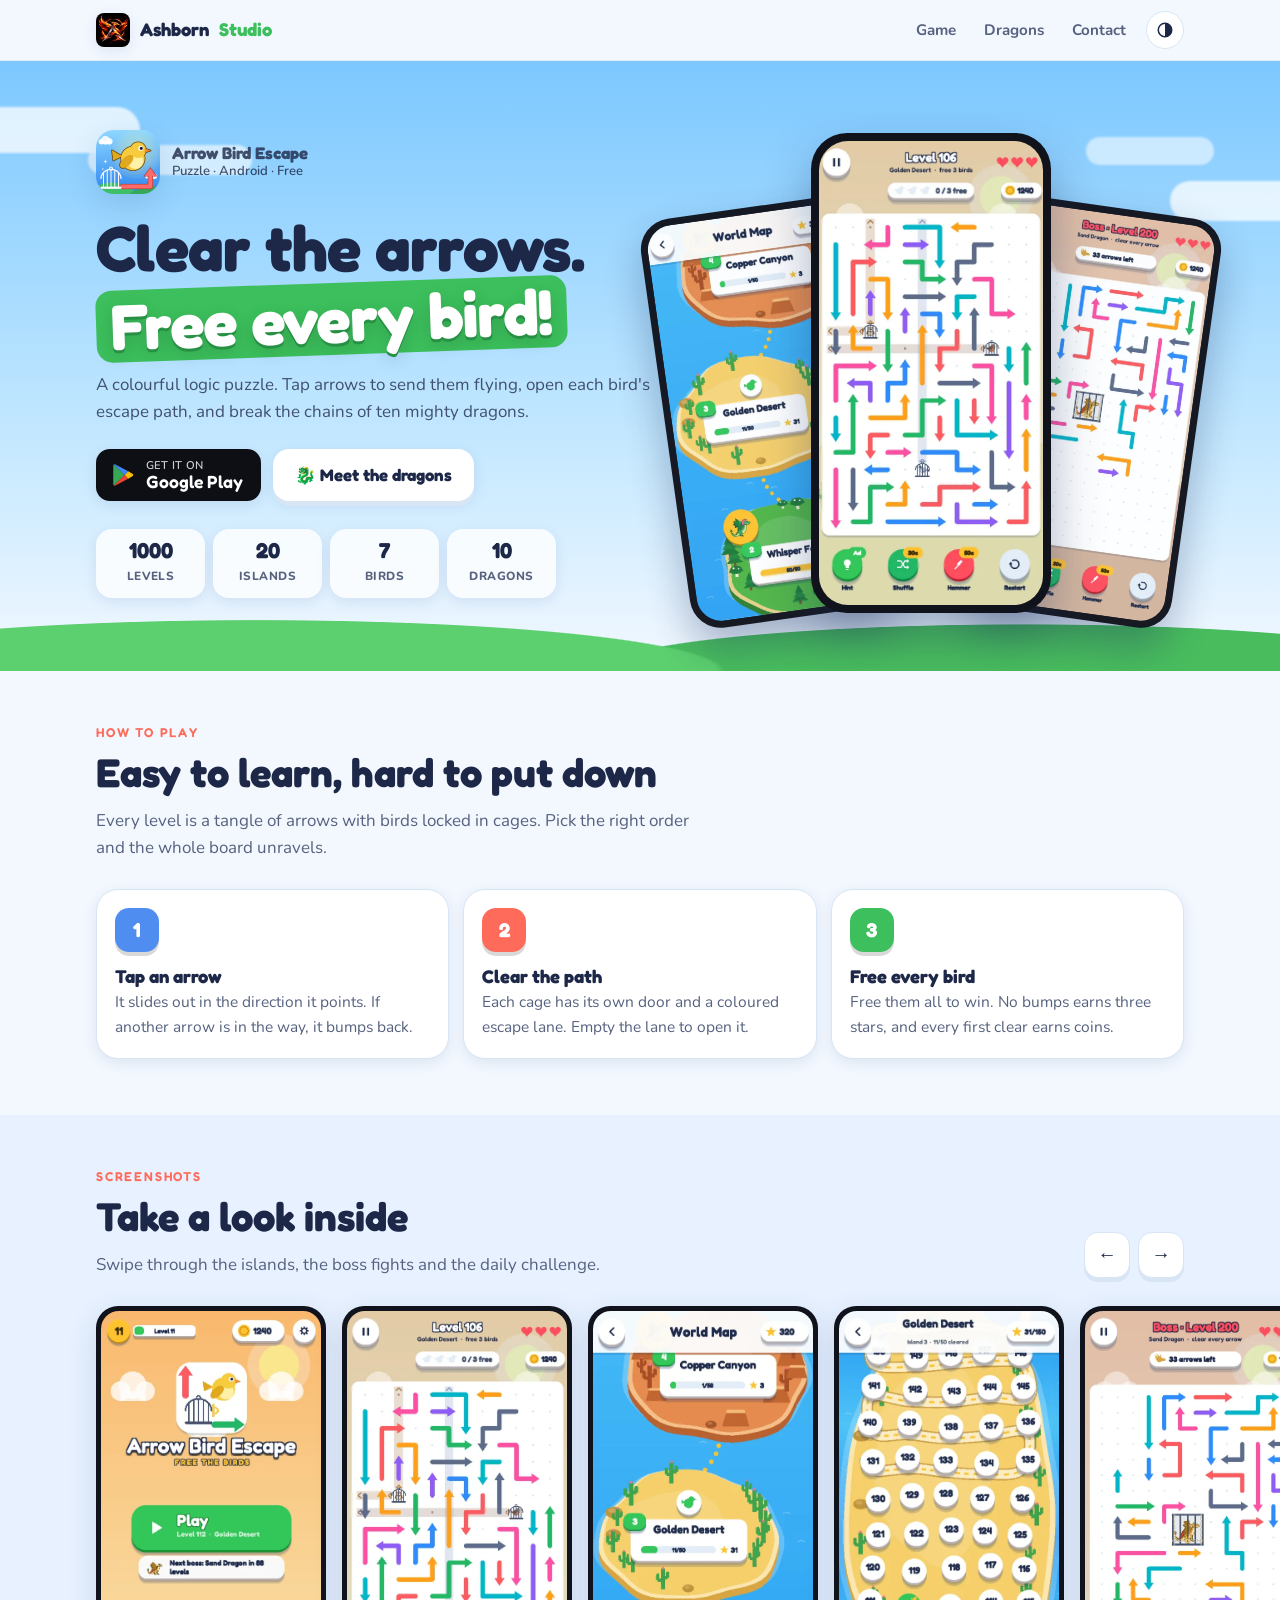
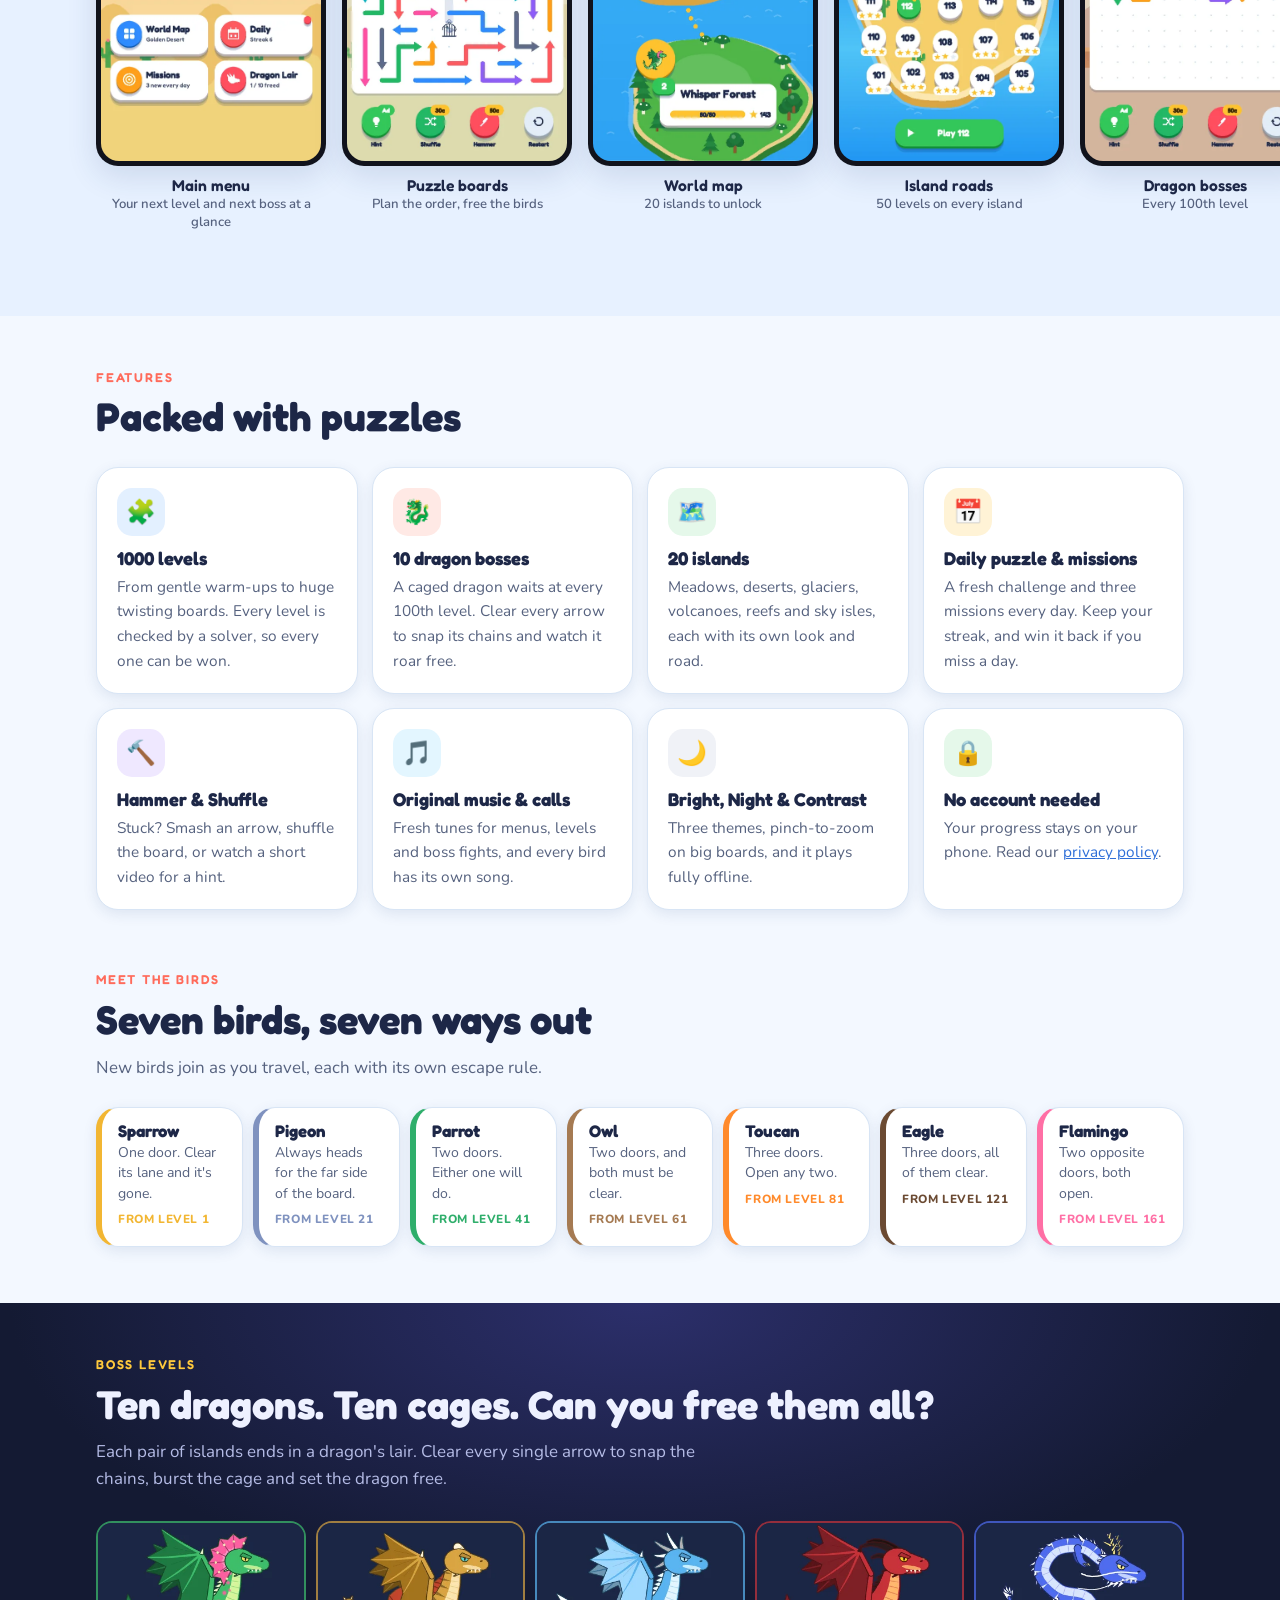
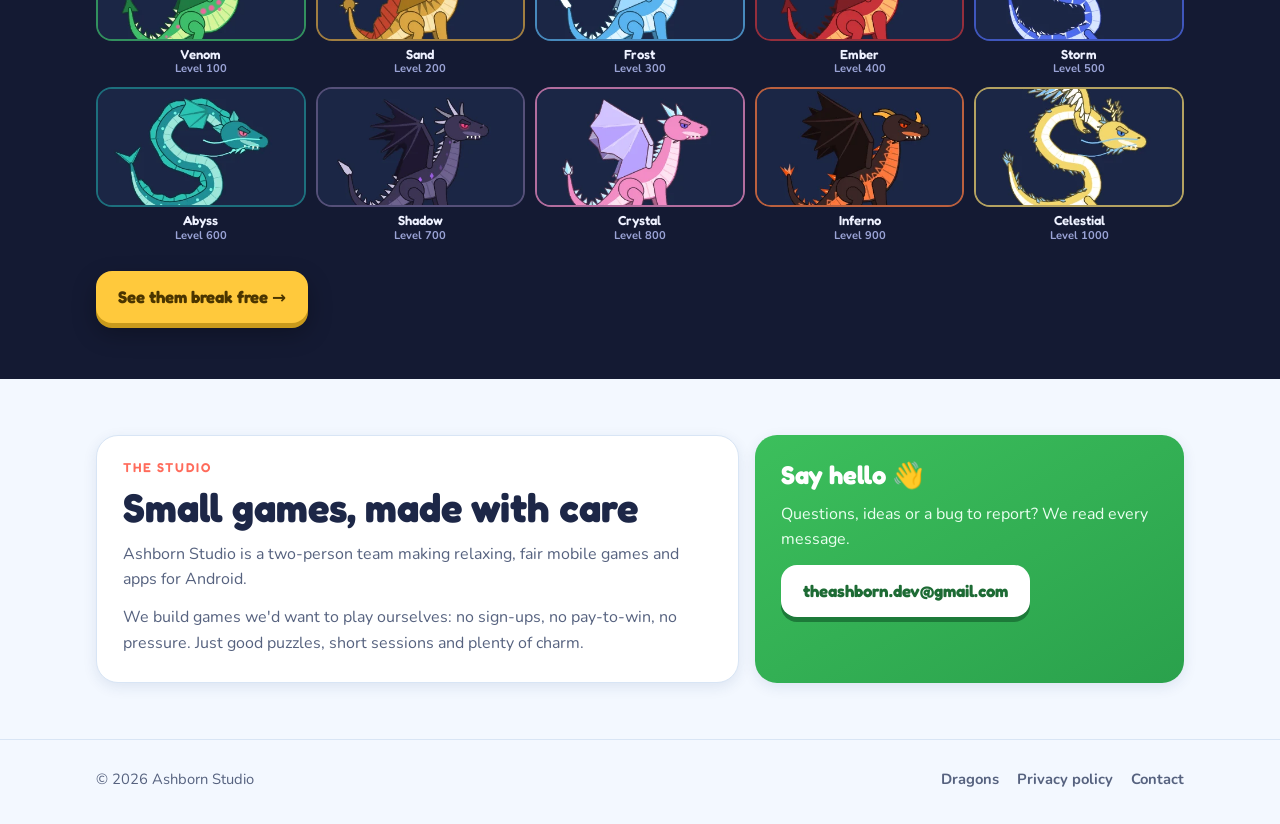
==== arrow-bird-escape/index.html @ b4f6a8fc "Turn the site into the Ashborn Studio home - New studio homepage: phoenix emblem (animated loop), ga" ====
<!doctype html>
<html lang="en">
<head>
<meta charset="utf-8">
<meta name="viewport" content="width=device-width, initial-scale=1, viewport-fit=cover">
<title>Arrow Bird Escape · Ashborn Studio</title>
<meta name="description" content="Arrow Bird Escape: a colourful logic puzzle for Android. Clear the arrows, free every bird and break the chains of 10 dragons across 1000 levels. Made by Ashborn Studio.">
<meta name="theme-color" content="#7cc8ff" media="(prefers-color-scheme: light)">
<meta name="theme-color" content="#131130" media="(prefers-color-scheme: dark)">
<link rel="canonical" href="https://theashborndev.github.io/arrow-bird-escape/">
<link rel="icon" type="image/png" href="../favicon.png">
<link rel="apple-touch-icon" href="../apple-touch-icon.png">
<meta property="og:type" content="website">
<meta property="og:site_name" content="Ashborn Studio">
<meta property="og:title" content="Arrow Bird Escape · Clear the arrows, free every bird">
<meta property="og:description" content="1000 levels, 20 islands, 7 kinds of birds and 10 dragon bosses. A relaxing logic puzzle for Android.">
<meta property="og:image" content="https://theashborndev.github.io/arrow-bird-escape/img/banner.jpg">
<meta property="og:url" content="https://theashborndev.github.io/arrow-bird-escape/">
<meta name="twitter:card" content="summary_large_image">
<script>try{var t=localStorage.getItem("mhs-theme");if(t)document.documentElement.setAttribute("data-theme",t)}catch(e){}</script>
<link rel="preconnect" href="https://fonts.googleapis.com">
<link rel="preconnect" href="https://fonts.gstatic.com" crossorigin>
<link rel="stylesheet" href="https://fonts.googleapis.com/css2?family=Fredoka:wght@500;600;700&family=Nunito:wght@500;700;800&display=swap">
<link rel="stylesheet" href="../site.css">
<style>
  /* Hero: sky with clouds and hills, phone mockups */
  .hero {
    position: relative; overflow: hidden; padding: 36px 0 0;
    background: linear-gradient(180deg, var(--sky-1) 0%, var(--sky-2) 62%, var(--bg) 100%);
  }
  .hero::before, .hero::after {
    content: ""; position: absolute; border-radius: 999px; background: rgba(255,255,255,.75); filter: blur(1px);
  }
  .hero::before { width: 180px; height: 46px; top: 46px; left: -40px; box-shadow: 120px 30px 0 -8px rgba(255,255,255,.6); }
  .hero::after { width: 140px; height: 40px; top: 120px; right: -30px; box-shadow: -90px -50px 0 -6px rgba(255,255,255,.55); }
  :root[data-theme="dark"] .hero::before, :root[data-theme="dark"] .hero::after { opacity: .08; }
  @media (prefers-color-scheme: dark) { :root:not([data-theme="light"]) .hero::before, :root:not([data-theme="light"]) .hero::after { opacity: .08; } }
  .hero-grid { position: relative; z-index: 1; display: grid; gap: 28px; align-items: center; }
  .hero-copy { text-align: center; }
  .app-id { display: inline-flex; align-items: center; gap: 12px; margin-bottom: 18px; }
  .app-id img { width: 64px; height: 64px; border-radius: 18px; box-shadow: var(--shadow); }
  .app-id span { text-align: left; font: 600 .82rem/1.3 var(--body); color: var(--ink); opacity: .8; }
  .app-id b { display: block; font: 700 1.05rem/1.2 var(--display); opacity: 1; }
  .hero h1 { font-size: clamp(2.3rem, 9vw, 4rem); letter-spacing: -.01em; color: var(--ink); }
  .hero h1 em { font-style: normal; color: #fff; -webkit-text-stroke: 0; text-shadow: 0 3px 0 var(--green-lip), 0 6px 18px rgba(0,0,0,.15);
                background: var(--green); padding: 0 .22em; border-radius: .25em; display: inline-block; transform: rotate(-2deg); }
  .hero .lead { margin: 16px auto 0; color: color-mix(in srgb, var(--ink) 78%, transparent); }
  .cta { display: flex; flex-wrap: wrap; justify-content: center; gap: 12px; margin-top: 24px; }
  .stats { display: grid; grid-template-columns: repeat(4, 1fr); gap: 8px; margin: 28px auto 0; max-width: 460px; }
  .stat { background: color-mix(in srgb, var(--card) 80%, transparent); border-radius: 16px; padding: 10px 4px; text-align: center; box-shadow: var(--shadow-sm); }
  .stat b { display: block; font: 700 1.35rem/1.1 var(--display); color: var(--ink); font-variant-numeric: tabular-nums; }
  .stat span { font-size: .74rem; font-weight: 800; color: var(--dim); text-transform: uppercase; letter-spacing: .04em; }

  .phones { position: relative; height: 420px; margin: 8px auto -40px; width: 100%; max-width: 420px; }
  .phone {
    position: absolute; width: 196px; aspect-ratio: 1 / 2; border-radius: 30px; padding: 7px; background: #11131c;
    box-shadow: 0 24px 50px rgba(20, 40, 90, .35);
  }
  .phone img { width: 100%; height: 100%; object-fit: cover; border-radius: 24px; }
  .phone.front { left: 50%; top: 0; transform: translateX(-50%); z-index: 2; }
  .phone.back-l { left: 50%; top: 40px; transform: translateX(-118%) rotate(-8deg) scale(.86); opacity: .97; }
  .phone.back-r { left: 50%; top: 40px; transform: translateX(18%) rotate(8deg) scale(.86); opacity: .97; }
  .hills { position: relative; height: 70px; margin-top: -2px;
    background: radial-gradient(60% 120% at 20% 100%, #5ccf6e 60%, transparent 61%),
                radial-gradient(55% 110% at 80% 100%, #49bd5e 60%, transparent 61%); }
  :root[data-theme="dark"] .hills { filter: brightness(.45) saturate(.8); }
  @media (prefers-color-scheme: dark) { :root:not([data-theme="light"]) .hills { filter: brightness(.45) saturate(.8); } }

  @media (min-width: 900px) {
    .hero { padding-top: 64px; }
    .hero-grid { grid-template-columns: 1.05fr .95fr; gap: 24px; }
    .hero-copy { text-align: left; }
    .hero .lead { margin-left: 0; }
    .cta { justify-content: flex-start; }
    .stats { margin-left: 0; }
    .phones { height: 520px; max-width: 520px; margin-bottom: -50px; }
    .phone { width: 240px; border-radius: 36px; padding: 8px; }
    .phone img { border-radius: 29px; }
  }
  @media (max-width: 380px) {
    .phones { height: 360px; }
    .phone { width: 164px; }
  }

  /* How to play */
  .steps { display: grid; gap: 14px; margin-top: 28px; }
  .step { display: grid; grid-template-columns: auto 1fr; gap: 14px; align-items: start; padding: 18px; }
  .step .n { width: 44px; height: 44px; border-radius: 14px; display: grid; place-items: center; color: #fff; font: 700 1.25rem var(--display); box-shadow: 0 4px 0 rgba(0,0,0,.15); }
  .step h3 { font-size: 1.15rem; margin-bottom: 4px; }
  .step p { color: var(--dim); font-size: .97rem; }
  @media (min-width: 760px) { .steps { grid-template-columns: repeat(3, 1fr); } .step { grid-template-columns: 1fr; } }

  /* Screenshots */
  .shots-sec { background: var(--bg-2); }
  .shots-head { display: flex; align-items: end; justify-content: space-between; gap: 16px; flex-wrap: wrap; }
  .arrows { display: none; gap: 8px; }
  .arrows button { width: 46px; height: 46px; border-radius: 14px; border: 1px solid var(--line); background: var(--card); color: var(--ink); cursor: pointer; box-shadow: 0 4px 0 var(--line); font-size: 1.2rem; }
  .arrows button:active { transform: translateY(2px); box-shadow: 0 2px 0 var(--line); }
  @media (hover: hover) and (min-width: 760px) { .arrows { display: flex; } }
  .rail {
    display: flex; gap: 16px; overflow-x: auto; scroll-snap-type: x mandatory; overscroll-behavior-x: contain;
    padding: 24px var(--gutter) 28px; margin-top: 4px; scrollbar-width: none;
    scroll-padding-left: var(--gutter);
  }
  .rail::-webkit-scrollbar { display: none; }
  @media (min-width: 1152px) { .rail { padding-left: calc((100vw - 1120px) / 2 + 16px); scroll-padding-left: calc((100vw - 1120px) / 2 + 16px); } }
  .shot { flex: none; width: 62vw; max-width: 230px; scroll-snap-align: start; margin: 0; }
  .shot .frame { aspect-ratio: 1 / 2; border-radius: 22px; overflow: hidden; background: #11131c; padding: 5px; box-shadow: var(--shadow); }
  .shot img { width: 100%; height: 100%; object-fit: cover; border-radius: 18px; }
  .shot figcaption { margin-top: 10px; font: 600 .98rem/1.3 var(--display); text-align: center; }
  .shot figcaption span { display: block; font: 600 .82rem/1.35 var(--body); color: var(--dim); }

  /* Features */
  .features { display: grid; grid-template-columns: repeat(auto-fit, minmax(240px, 1fr)); gap: 14px; margin-top: 28px; }
  .feature { padding: 20px; }
  .feature .ic { width: 48px; height: 48px; border-radius: 15px; display: grid; place-items: center; font-size: 1.5rem; margin-bottom: 12px; }
  .feature h3 { font-size: 1.15rem; margin-bottom: 6px; }
  .feature p { color: var(--dim); font-size: .96rem; }
  @media (max-width: 600px) {
    .features { grid-template-columns: 1fr 1fr; gap: 10px; }
    .feature { padding: 14px; }
    .feature .ic { width: 40px; height: 40px; font-size: 1.25rem; border-radius: 12px; margin-bottom: 8px; }
    .feature h3 { font-size: 1rem; }
    .feature p { font-size: .86rem; line-height: 1.45; }
  }

  /* Birds */
  .birds { display: grid; grid-template-columns: repeat(auto-fit, minmax(140px, 1fr)); gap: 10px; margin-top: 26px; }
  .bird { padding: 14px 16px; border-left: 6px solid var(--c); }
  .bird h3 { font-size: 1.05rem; }
  .bird p { color: var(--dim); font-size: .88rem; line-height: 1.45; margin-top: 2px; }
  .bird small { display: inline-block; margin-top: 6px; font-weight: 800; font-size: .74rem; color: var(--c); text-transform: uppercase; letter-spacing: .05em; }

  /* Dragons band */
  .dragons { background: radial-gradient(900px 420px at 50% 0%, #2c2f6b, #141a33 70%); color: #eef1ff; }
  .dragons .eyebrow { color: var(--gold); }
  .dragons .lead { color: #b5bce6; }
  .roster { display: grid; grid-template-columns: repeat(5, 1fr); gap: 10px; margin: 28px 0; }
  .roster a { display: block; text-decoration: none; color: #eef1ff; text-align: center; }
  .roster img { width: 100%; aspect-ratio: 1; object-fit: cover; border-radius: 16px; background: #1b2445; border: 2px solid color-mix(in srgb, var(--c) 70%, transparent); transition: transform .15s ease; }
  .roster a:hover img { transform: translateY(-3px) rotate(-2deg); }
  .roster span { display: block; margin-top: 6px; font: 600 .82rem/1.2 var(--display); }
  .roster small { display: block; color: #9aa3d6; font: 700 .7rem/1.3 var(--body); }
  @media (max-width: 420px) { .roster { grid-template-columns: repeat(5, 1fr); gap: 6px; } .roster span { font-size: .7rem; } .roster small { display: none; } }
  .btn-gold { background: var(--gold); color: var(--gold-ink); box-shadow: 0 5px 0 #c99a1c, 0 10px 24px rgba(0,0,0,.3); }
  .btn-gold:active { box-shadow: 0 2px 0 #c99a1c; }

  /* Studio + contact */
  .studio { display: grid; gap: 16px; }
  @media (min-width: 860px) { .studio { grid-template-columns: 1.2fr .8fr; } }
  .about, .contact { padding: 26px; }
  .about p + p { margin-top: 12px; }
  .about p { color: var(--dim); }
  .contact { background: linear-gradient(150deg, var(--green), #2aa14c); color: #fff; border: 0; display: grid; gap: 12px; align-content: start; }
  .contact h2 { font-size: 1.6rem; }
  .contact p { color: #eafff0; }
  .contact .btn { justify-self: start; background: #fff; color: #1d6b34; box-shadow: 0 5px 0 #1d7a39; max-width: 100%; overflow-wrap: anywhere; }
</style>
</head>
<body>
<a class="skip" href="#main">Skip to content</a>
<header class="top">
  <div class="wrap">
    <a class="brand" href="../" aria-label="Ashborn Studio home"><img src="../studio/emblem-256.webp" alt="" width="34" height="34" style="border-radius:8px">Ashborn <span class="full">Studio</span></a>
    <nav class="nav" aria-label="Main">
      <a href="#game">Game</a>
      <a href="dragons.html">Dragons</a>
      <a href="#contact">Contact</a>
      <button class="theme-btn" type="button" data-theme-toggle aria-label="Switch light or dark theme">
        <svg viewBox="0 0 24 24" aria-hidden="true"><circle cx="12" cy="12" r="9" fill="none" stroke="currentColor" stroke-width="2"/><path d="M12 3a9 9 0 0 1 0 18z" fill="currentColor"/></svg>
      </button>
    </nav>
  </div>
</header>

<main id="main">
  <div class="hero" id="game">
    <div class="wrap hero-grid">
      <div class="hero-copy">
        <div class="app-id">
          <img src="img/icon.png" alt="Arrow Bird Escape app icon" width="64" height="64">
          <span><b>Arrow Bird Escape</b>Puzzle · Android · Free</span>
        </div>
        <h1>Clear the arrows. <em>Free every bird!</em></h1>
        <p class="lead">A colourful logic puzzle. Tap arrows to send them flying, open each bird's escape path, and break the chains of ten mighty dragons.</p>
        <div class="cta">
          <a class="play-badge" href="https://play.google.com/store/apps/details?id=com.mhssolutions.arrowbirdescape" target="_blank" rel="noopener" aria-label="Get Arrow Bird Escape on Google Play">
            <svg viewBox="0 0 24 24" aria-hidden="true"><path fill="#34A853" d="M3.6 2.3 13.4 12l-9.8 9.7c-.4-.2-.6-.6-.6-1.1V3.4c0-.5.2-.9.6-1.1z"/><path fill="#FBBC04" d="m16.8 15.4-3.4-3.4 3.4-3.4 3.9 2.2c1.1.6 1.1 1.7 0 2.4l-3.9 2.2z"/><path fill="#EA4335" d="M16.8 15.4 13.4 12l-9.8 9.7c.4.2.9.2 1.4-.1l11.8-6.2z"/><path fill="#4285F4" d="M16.8 8.6 5 2.4c-.5-.3-1-.3-1.4-.1l9.8 9.7 3.4-3.4z"/></svg>
            <span><small>Get it on</small>Google Play</span>
          </a>
          <a class="btn btn-light" href="dragons.html">🐉 Meet the dragons</a>
        </div>
        <div class="stats" aria-label="Game at a glance">
          <div class="stat"><b>1000</b><span>levels</span></div>
          <div class="stat"><b>20</b><span>islands</span></div>
          <div class="stat"><b>7</b><span>birds</span></div>
          <div class="stat"><b>10</b><span>dragons</span></div>
        </div>
      </div>
      <div class="phones" aria-hidden="true">
        <div class="phone back-l"><img src="shots/world-map.webp" alt="" width="540" height="1080"></div>
        <div class="phone back-r"><img src="shots/boss.webp" alt="" width="540" height="1080"></div>
        <div class="phone front"><img src="shots/level.webp" alt="" width="540" height="1080" fetchpriority="high"></div>
      </div>
    </div>
    <div class="hills" aria-hidden="true"></div>
  </div>

  <section id="how">
    <div class="wrap">
      <div class="eyebrow">How to play</div>
      <h2 class="h2">Easy to learn, hard to put down</h2>
      <p class="lead">Every level is a tangle of arrows with birds locked in cages. Pick the right order and the whole board unravels.</p>
      <div class="steps">
        <div class="step card"><div class="n" style="background:var(--blue)">1</div><div><h3>Tap an arrow</h3><p>It slides out in the direction it points. If another arrow is in the way, it bumps back.</p></div></div>
        <div class="step card"><div class="n" style="background:var(--coral)">2</div><div><h3>Clear the path</h3><p>Each cage has its own door and a coloured escape lane. Empty the lane to open it.</p></div></div>
        <div class="step card"><div class="n" style="background:var(--green)">3</div><div><h3>Free every bird</h3><p>Free them all to win. No bumps earns three stars, and every first clear earns coins.</p></div></div>
      </div>
    </div>
  </section>

  <section class="shots-sec" id="screens" aria-labelledby="screens-h">
    <div class="wrap shots-head">
      <div>
        <div class="eyebrow">Screenshots</div>
        <h2 class="h2" id="screens-h">Take a look inside</h2>
        <p class="lead">Swipe through the islands, the boss fights and the daily challenge.</p>
      </div>
      <div class="arrows"><button type="button" data-dir="-1" aria-label="Previous screenshots">←</button><button type="button" data-dir="1" aria-label="Next screenshots">→</button></div>
    </div>
    <div class="rail" id="rail" tabindex="0" aria-label="Screenshots, scroll sideways">
      <figure class="shot"><div class="frame"><img src="shots/menu.webp" alt="Main menu with Play button, World Map, Daily, Missions and Dragon Lair" width="540" height="1080" loading="lazy"></div><figcaption>Main menu<span>Your next level and next boss at a glance</span></figcaption></figure>
      <figure class="shot"><div class="frame"><img src="shots/level.webp" alt="A level with two caged birds and many coloured arrows" width="540" height="1080" loading="lazy"></div><figcaption>Puzzle boards<span>Plan the order, free the birds</span></figcaption></figure>
      <figure class="shot"><div class="frame"><img src="shots/world-map.webp" alt="World map with islands connected by a dotted route" width="540" height="1080" loading="lazy"></div><figcaption>World map<span>20 islands to unlock</span></figcaption></figure>
      <figure class="shot"><div class="frame"><img src="shots/island.webp" alt="Golden Desert island with a winding road of 50 levels" width="540" height="1080" loading="lazy"></div><figcaption>Island roads<span>50 levels on every island</span></figcaption></figure>
      <figure class="shot"><div class="frame"><img src="shots/boss.webp" alt="Boss level 200 with the Sand Dragon caged in the centre" width="540" height="1080" loading="lazy"></div><figcaption>Dragon bosses<span>Every 100th level</span></figcaption></figure>
      <figure class="shot"><div class="frame"><img src="shots/dragon-win.webp" alt="Dragon freed: three stars and coin reward" width="540" height="1080" loading="lazy"></div><figcaption>Dragon freed!<span>Big rewards for big wins</span></figcaption></figure>
      <figure class="shot"><div class="frame"><img src="shots/lair.webp" alt="Dragon Lair collection with two dragons freed" width="540" height="1080" loading="lazy"></div><figcaption>Dragon Lair<span>Collect all ten</span></figcaption></figure>
      <figure class="shot"><div class="frame"><img src="shots/missions.webp" alt="Daily missions with coin rewards" width="540" height="1080" loading="lazy"></div><figcaption>Daily missions<span>Three new goals every day</span></figcaption></figure>
      <figure class="shot"><div class="frame"><img src="shots/daily.webp" alt="Daily challenge calendar with streak" width="540" height="1080" loading="lazy"></div><figcaption>Daily challenge<span>Same puzzle for everyone</span></figcaption></figure>
      <figure class="shot"><div class="frame"><img src="shots/night.webp" alt="A level in the Night theme" width="540" height="1080" loading="lazy"></div><figcaption>Night theme<span>Easy on the eyes</span></figcaption></figure>
    </div>
  </section>

  <section id="features">
    <div class="wrap">
      <div class="eyebrow">Features</div>
      <h2 class="h2">Packed with puzzles</h2>
      <div class="features">
        <div class="feature card"><div class="ic" style="background:#e3f0ff">🧩</div><h3>1000 levels</h3><p>From gentle warm-ups to huge twisting boards. Every level is checked by a solver, so every one can be won.</p></div>
        <div class="feature card"><div class="ic" style="background:#ffe9e5">🐉</div><h3>10 dragon bosses</h3><p>A caged dragon waits at every 100th level. Clear every arrow to snap its chains and watch it roar free.</p></div>
        <div class="feature card"><div class="ic" style="background:#e5f8ea">🗺️</div><h3>20 islands</h3><p>Meadows, deserts, glaciers, volcanoes, reefs and sky isles, each with its own look and road.</p></div>
        <div class="feature card"><div class="ic" style="background:#fff3d6">📅</div><h3>Daily puzzle &amp; missions</h3><p>A fresh challenge and three missions every day. Keep your streak, and win it back if you miss a day.</p></div>
        <div class="feature card"><div class="ic" style="background:#efe8ff">🔨</div><h3>Hammer &amp; Shuffle</h3><p>Stuck? Smash an arrow, shuffle the board, or watch a short video for a hint.</p></div>
        <div class="feature card"><div class="ic" style="background:#e3f6ff">🎵</div><h3>Original music &amp; calls</h3><p>Fresh tunes for menus, levels and boss fights, and every bird has its own song.</p></div>
        <div class="feature card"><div class="ic" style="background:#f0f2f7">🌙</div><h3>Bright, Night &amp; Contrast</h3><p>Three themes, pinch-to-zoom on big boards, and it plays fully offline.</p></div>
        <div class="feature card"><div class="ic" style="background:#e5f8ea">🔒</div><h3>No account needed</h3><p>Your progress stays on your phone. Read our <a href="privacy.html">privacy policy</a>.</p></div>
      </div>
    </div>
  </section>

  <section id="birds" style="padding-top:8px">
    <div class="wrap">
      <div class="eyebrow">Meet the birds</div>
      <h2 class="h2">Seven birds, seven ways out</h2>
      <p class="lead">New birds join as you travel, each with its own escape rule.</p>
      <div class="birds">
        <div class="bird card" style="--c:#f2b632"><h3>Sparrow</h3><p>One door. Clear its lane and it's gone.</p><small>From level 1</small></div>
        <div class="bird card" style="--c:#7f92bf"><h3>Pigeon</h3><p>Always heads for the far side of the board.</p><small>From level 21</small></div>
        <div class="bird card" style="--c:#2fae6b"><h3>Parrot</h3><p>Two doors. Either one will do.</p><small>From level 41</small></div>
        <div class="bird card" style="--c:#a57a52"><h3>Owl</h3><p>Two doors, and both must be clear.</p><small>From level 61</small></div>
        <div class="bird card" style="--c:#ff8a2b"><h3>Toucan</h3><p>Three doors. Open any two.</p><small>From level 81</small></div>
        <div class="bird card" style="--c:#6b4a32"><h3>Eagle</h3><p>Three doors, all of them clear.</p><small>From level 121</small></div>
        <div class="bird card" style="--c:#ff6fa5"><h3>Flamingo</h3><p>Two opposite doors, both open.</p><small>From level 161</small></div>
      </div>
    </div>
  </section>

  <section class="dragons" id="dragons">
    <div class="wrap">
      <div class="eyebrow">Boss levels</div>
      <h2 class="h2">Ten dragons. Ten cages. Can you free them all?</h2>
      <p class="lead">Each pair of islands ends in a dragon's lair. Clear every single arrow to snap the chains, burst the cage and set the dragon free.</p>
      <div class="roster" id="roster"></div>
      <a class="btn btn-gold" href="dragons.html">See them break free →</a>
    </div>
  </section>

  <section id="contact">
    <div class="wrap studio">
      <div class="about card">
        <div class="eyebrow">The studio</div>
        <h2 class="h2">Small games, made with care</h2>
        <p>Ashborn Studio is a two-person team making relaxing, fair mobile games and apps for Android.</p>
        <p>We build games we'd want to play ourselves: no sign-ups, no pay-to-win, no pressure. Just good puzzles, short sessions and plenty of charm.</p>
      </div>
      <div class="contact card">
        <h2>Say hello 👋</h2>
        <p>Questions, ideas or a bug to report? We read every message.</p>
        <a class="btn" href="mailto:theashborn.dev@gmail.com">theashborn.dev@gmail.com</a>
      </div>
    </div>
  </section>
</main>

<footer class="foot">
  <div class="wrap">
    <span>© <span data-year>2026</span> Ashborn Studio</span>
    <nav aria-label="Footer">
      <a href="dragons.html">Dragons</a>
      <a href="privacy.html">Privacy policy</a>
      <a href="mailto:theashborn.dev@gmail.com">Contact</a>
    </nav>
  </div>
</footer>

<script>
  // Dragon roster (portraits rendered from the game)
  var R = [["Venom","#3DBE6A",100],["Sand","#D9A441",200],["Frost","#5AB4F0",300],["Ember","#C8323A",400],["Storm","#4F6CF0",500],
           ["Abyss","#1F8F96",600],["Shadow","#6E6390",700],["Crystal","#F28CC5",800],["Inferno","#FF7A3D",900],["Celestial","#F5D76E",1000]];
  var roster = document.getElementById("roster");
  R.forEach(function (d, i) {
    var n = String(i + 1).padStart(2, "0");
    var a = document.createElement("a");
    a.href = "dragons.html#" + d[0].toLowerCase();
    a.style.setProperty("--c", d[1]);
    a.innerHTML = '<img src="dragons/p' + n + '.webp" alt="" width="120" height="120" loading="lazy"><span>' + d[0] + '</span><small>Level ' + d[2] + '</small>';
    a.setAttribute("aria-label", d[0] + " Dragon, level " + d[2]);
    roster.appendChild(a);
  });
  // Screenshot rail arrows
  var rail = document.getElementById("rail");
  document.querySelectorAll(".arrows button").forEach(function (b) {
    b.addEventListener("click", function () { rail.scrollBy({ left: +b.dataset.dir * rail.clientWidth * 0.8, behavior: "smooth" }); });
  });
</script>
<script src="../site.js"></script>
</body>
</html>
---- site.css ----
/* Ashborn Studio site: bright cartoon look matching Arrow Bird Escape. Mobile first. */
:root {
  --sky-1: #7cc8ff; --sky-2: #c4e8ff;
  --bg: #f3f8ff; --bg-2: #e7f1ff; --card: #ffffff; --line: #d8e5f5;
  --ink: #1d2747; --dim: #56627f;
  --green: #3cbf5c; --green-lip: #279044; --gold: #ffc93c; --gold-ink: #4a3500;
  --coral: #ff6b5b; --blue: #4f8df0; --violet: #7b5cf0;
  --link: #2f6fd8;
  --shadow: 0 10px 30px rgba(32, 62, 120, .14);
  --shadow-sm: 0 4px 14px rgba(32, 62, 120, .10);
  --radius: 22px;
  --display: "Fredoka", "Trebuchet MS", system-ui, sans-serif;
  --body: "Nunito", "Segoe UI", system-ui, -apple-system, sans-serif;
  --gutter: max(16px, env(safe-area-inset-left, 0px));
  color-scheme: light;
}
@media (prefers-color-scheme: dark) {
  :root:not([data-theme="light"]) {
    --sky-1: #2b2470; --sky-2: #17143d;
    --bg: #131130; --bg-2: #1a173f; --card: #221e52; --line: #332d6e;
    --ink: #eef0ff; --dim: #aab0d8; --link: #9fb7ff;
    --shadow: 0 10px 30px rgba(0, 0, 0, .35); --shadow-sm: 0 4px 14px rgba(0, 0, 0, .3);
    color-scheme: dark;
  }
}
:root[data-theme="dark"] {
  --sky-1: #2b2470; --sky-2: #17143d;
  --bg: #131130; --bg-2: #1a173f; --card: #221e52; --line: #332d6e;
  --ink: #eef0ff; --dim: #aab0d8; --link: #9fb7ff;
  --shadow: 0 10px 30px rgba(0, 0, 0, .35); --shadow-sm: 0 4px 14px rgba(0, 0, 0, .3);
  color-scheme: dark;
}

*, *::before, *::after { box-sizing: border-box; }
html { scroll-behavior: smooth; -webkit-text-size-adjust: 100%; scroll-padding-top: 76px; }
body {
  margin: 0; background: var(--bg); color: var(--ink);
  font: 16px/1.6 var(--body); overflow-x: hidden;
  -webkit-font-smoothing: antialiased;
}
img { max-width: 100%; display: block; }
a { color: var(--link); }
h1, h2, h3 { font-family: var(--display); font-weight: 700; line-height: 1.12; margin: 0; text-wrap: balance; }
p { margin: 0; }
.wrap { width: 100%; max-width: 1120px; margin: 0 auto; padding-left: var(--gutter); padding-right: max(16px, env(safe-area-inset-right, 0px)); }
.skip { position: absolute; left: -999px; top: 8px; background: var(--card); padding: 8px 12px; border-radius: 10px; z-index: 50; }
.skip:focus { left: 8px; }
:focus-visible { outline: 3px solid var(--gold); outline-offset: 3px; border-radius: 6px; }

/* Header */
.top {
  position: sticky; top: 0; z-index: 20;
  background: color-mix(in srgb, var(--bg) 82%, transparent);
  -webkit-backdrop-filter: blur(12px); backdrop-filter: blur(12px);
  border-bottom: 1px solid color-mix(in srgb, var(--line) 70%, transparent);
  padding-top: env(safe-area-inset-top, 0px);
}
.top .wrap { display: flex; align-items: center; justify-content: space-between; gap: 12px; height: 60px; }
.brand { display: flex; align-items: center; gap: 10px; text-decoration: none; color: var(--ink); font-family: var(--display); font-weight: 700; font-size: 1.15rem; white-space: nowrap; }
.brand img { width: 34px; height: 34px; border-radius: 10px; box-shadow: var(--shadow-sm); }
.brand span { color: var(--green); }
.nav { display: flex; align-items: center; gap: 4px; }
.nav a { color: var(--dim); text-decoration: none; font-weight: 700; font-size: .95rem; padding: 8px 12px; border-radius: 999px; }
.nav a:hover, .nav a[aria-current="page"] { color: var(--ink); background: var(--bg-2); }
.theme-btn {
  width: 38px; height: 38px; border-radius: 999px; border: 1px solid var(--line); background: var(--card);
  color: var(--ink); cursor: pointer; display: grid; place-items: center; flex: none; margin-left: 4px;
}
.theme-btn svg { width: 18px; height: 18px; }
@media (max-width: 520px) {
  .brand .full { display: none; }
  .nav a { padding: 8px 9px; font-size: .9rem; }
}

/* Buttons */
.btn {
  display: inline-flex; align-items: center; justify-content: center; gap: 10px;
  min-height: 52px; padding: 10px 22px; border-radius: 16px; border: 0;
  font: 700 1.05rem/1.1 var(--display); text-decoration: none; cursor: pointer;
  transition: transform .12s ease, box-shadow .12s ease;
}
.btn:active { transform: translateY(3px); }
.btn-green { background: var(--green); color: #fff; box-shadow: 0 5px 0 var(--green-lip), var(--shadow-sm); }
.btn-green:active { box-shadow: 0 2px 0 var(--green-lip); }
.btn-light { background: var(--card); color: var(--ink); box-shadow: 0 5px 0 var(--line), var(--shadow-sm); }
.btn-light:active { box-shadow: 0 2px 0 var(--line); }
.play-badge {
  display: inline-flex; align-items: center; gap: 10px; min-height: 52px; padding: 8px 18px 8px 14px;
  background: #0d0f14; color: #fff; border-radius: 14px; text-decoration: none; font-family: var(--display);
  font-weight: 600; font-size: 1.1rem; line-height: 1.05; box-shadow: var(--shadow-sm);
}
.play-badge small { display: block; font: 600 .7rem/1.2 var(--body); opacity: .8; letter-spacing: .02em; text-transform: uppercase; }
.play-badge svg { width: 26px; height: 26px; flex: none; }
a.play-badge { transition: transform .15s ease; }
a.play-badge:hover { transform: translateY(-2px); }
a.play-badge:focus-visible { outline: 3px solid var(--gold); outline-offset: 3px; }

/* Sections */
section { padding: 56px 0; }
.eyebrow { font: 600 .8rem/1 var(--display); letter-spacing: .14em; text-transform: uppercase; color: var(--coral); margin-bottom: 10px; }
.h2 { font-size: clamp(1.7rem, 5.2vw, 2.5rem); margin-bottom: 12px; }
.lead { color: var(--dim); font-size: 1.06rem; max-width: 62ch; }
.center { text-align: center; }
.center .lead { margin-left: auto; margin-right: auto; }
.card { background: var(--card); border: 1px solid var(--line); border-radius: var(--radius); box-shadow: var(--shadow-sm); }

/* Footer */
.foot { border-top: 1px solid var(--line); padding: 28px 0 calc(32px + env(safe-area-inset-bottom, 0px)); color: var(--dim); font-size: .92rem; }
.foot .wrap { display: flex; flex-wrap: wrap; gap: 10px 24px; justify-content: space-between; align-items: center; }
.foot nav { display: flex; flex-wrap: wrap; gap: 6px 18px; }
.foot a { color: var(--dim); text-decoration: none; font-weight: 700; }
.foot a:hover { color: var(--ink); }

@media (prefers-reduced-motion: reduce) {
  html { scroll-behavior: auto; }
  *, *::before, *::after { animation: none !important; transition: none !important; }
}
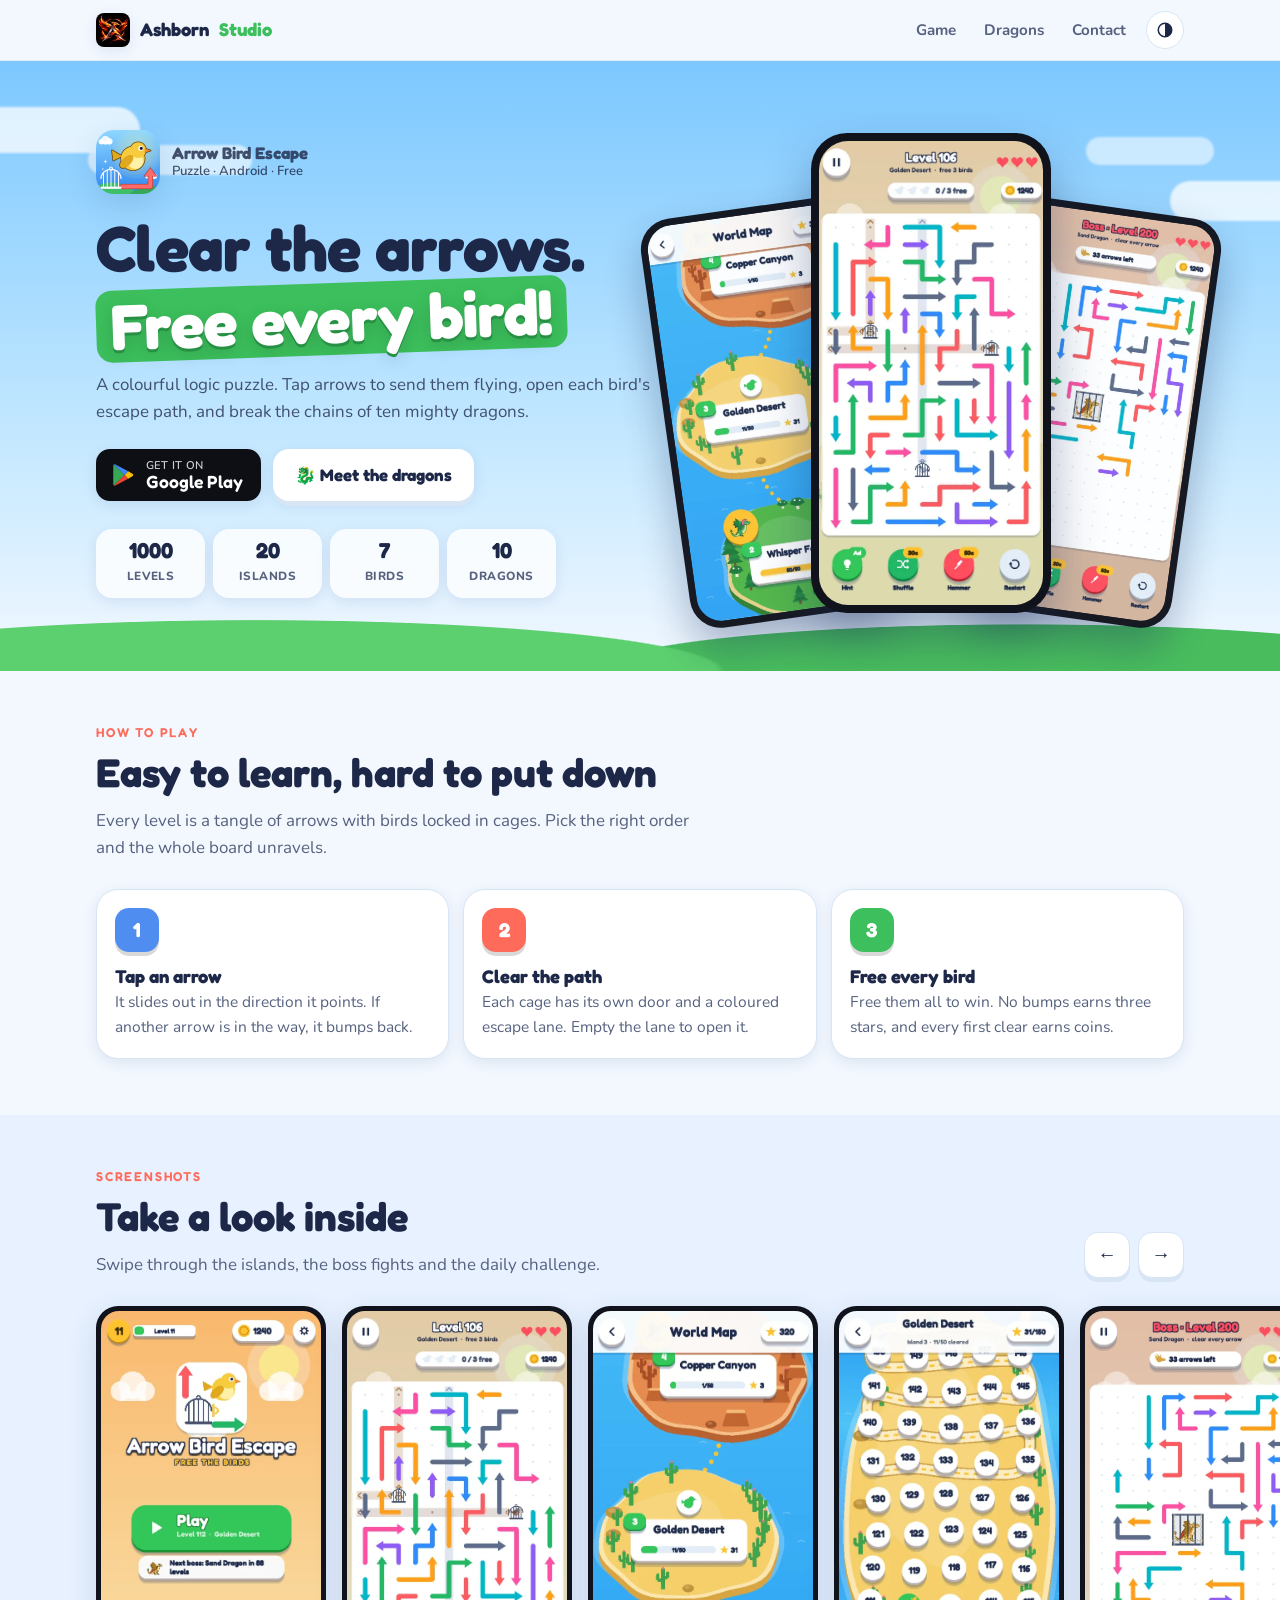
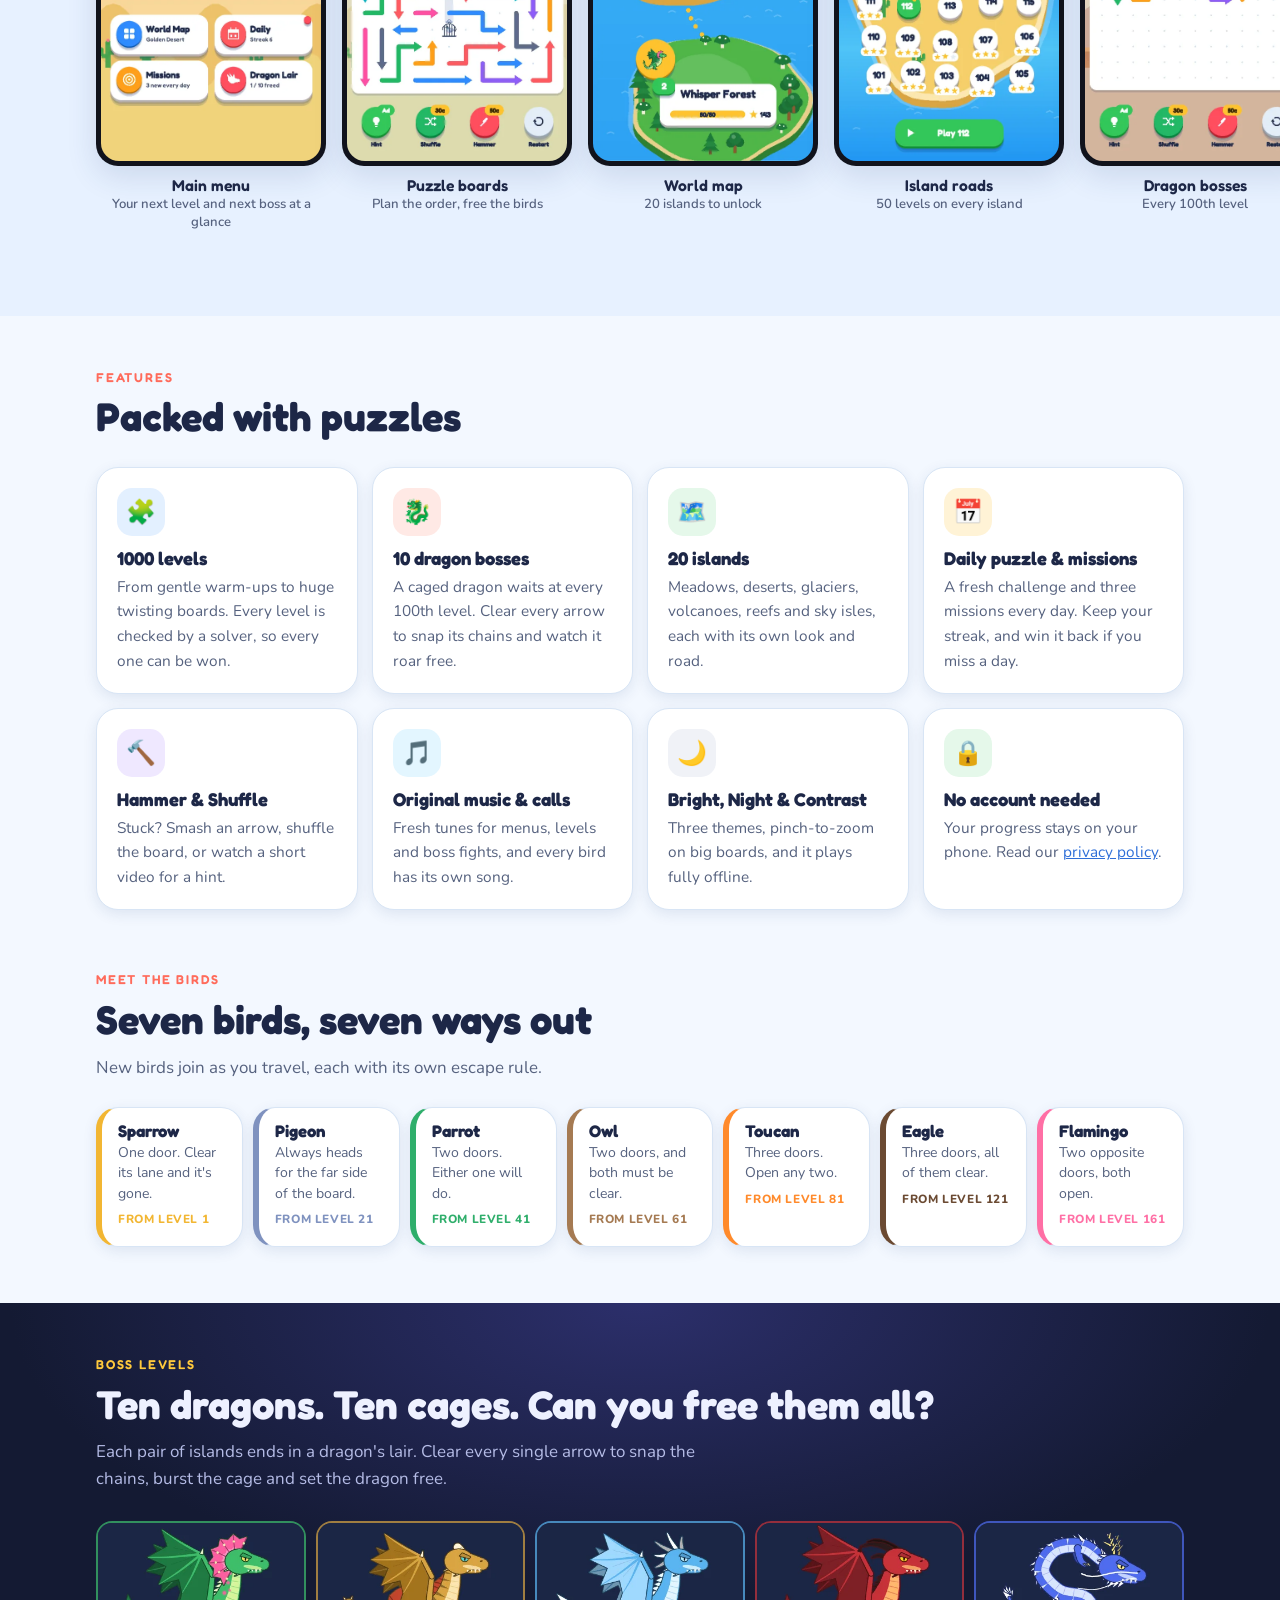
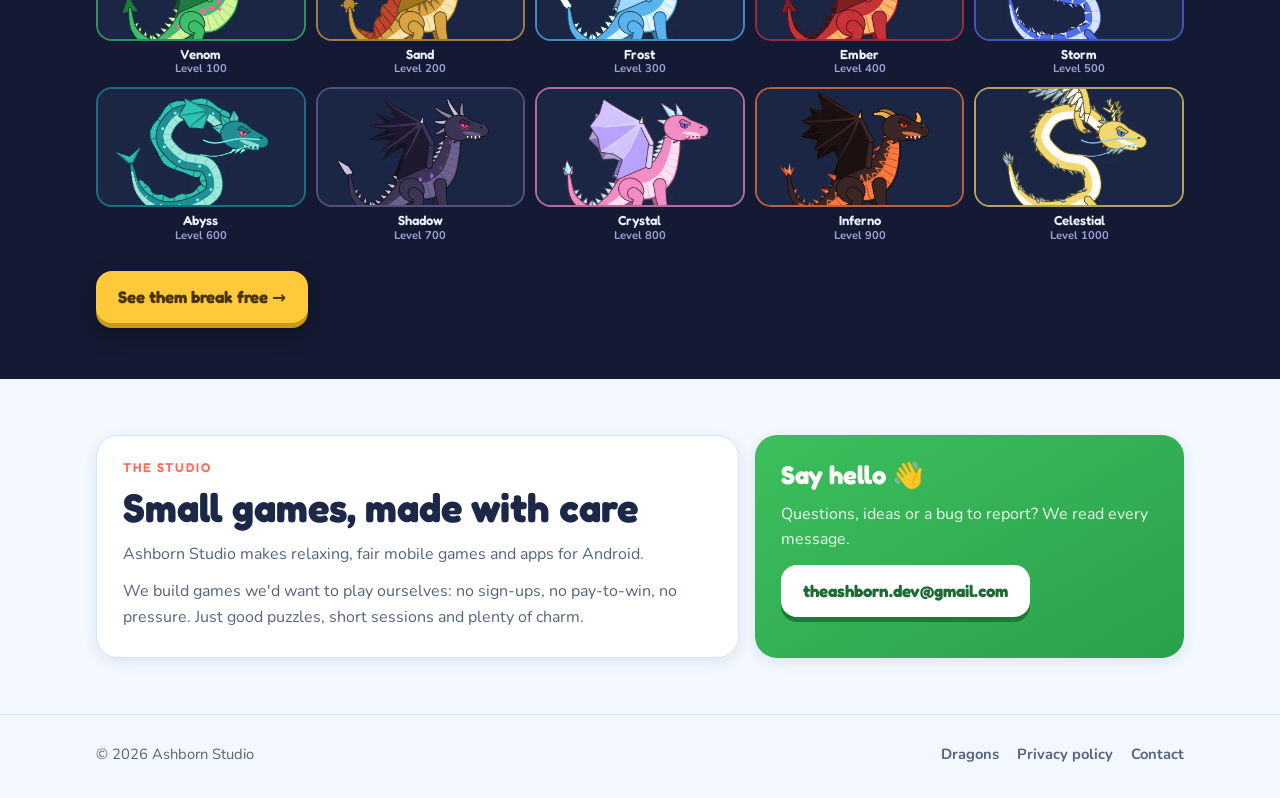
==== commit d9dc76c2: "Remove team-size wording from the site Co-Authored-By: Claude Opus 5.5 <noreply@anthropic.com>" ====
--- a/arrow-bird-escape/index.html
+++ b/arrow-bird-escape/index.html
@@ -291,7 +291,7 @@
       <div class="about card">
         <div class="eyebrow">The studio</div>
         <h2 class="h2">Small games, made with care</h2>
-        <p>Ashborn Studio is a two-person team making relaxing, fair mobile games and apps for Android.</p>
+        <p>Ashborn Studio makes relaxing, fair mobile games and apps for Android.</p>
         <p>We build games we'd want to play ourselves: no sign-ups, no pay-to-win, no pressure. Just good puzzles, short sessions and plenty of charm.</p>
       </div>
       <div class="contact card">
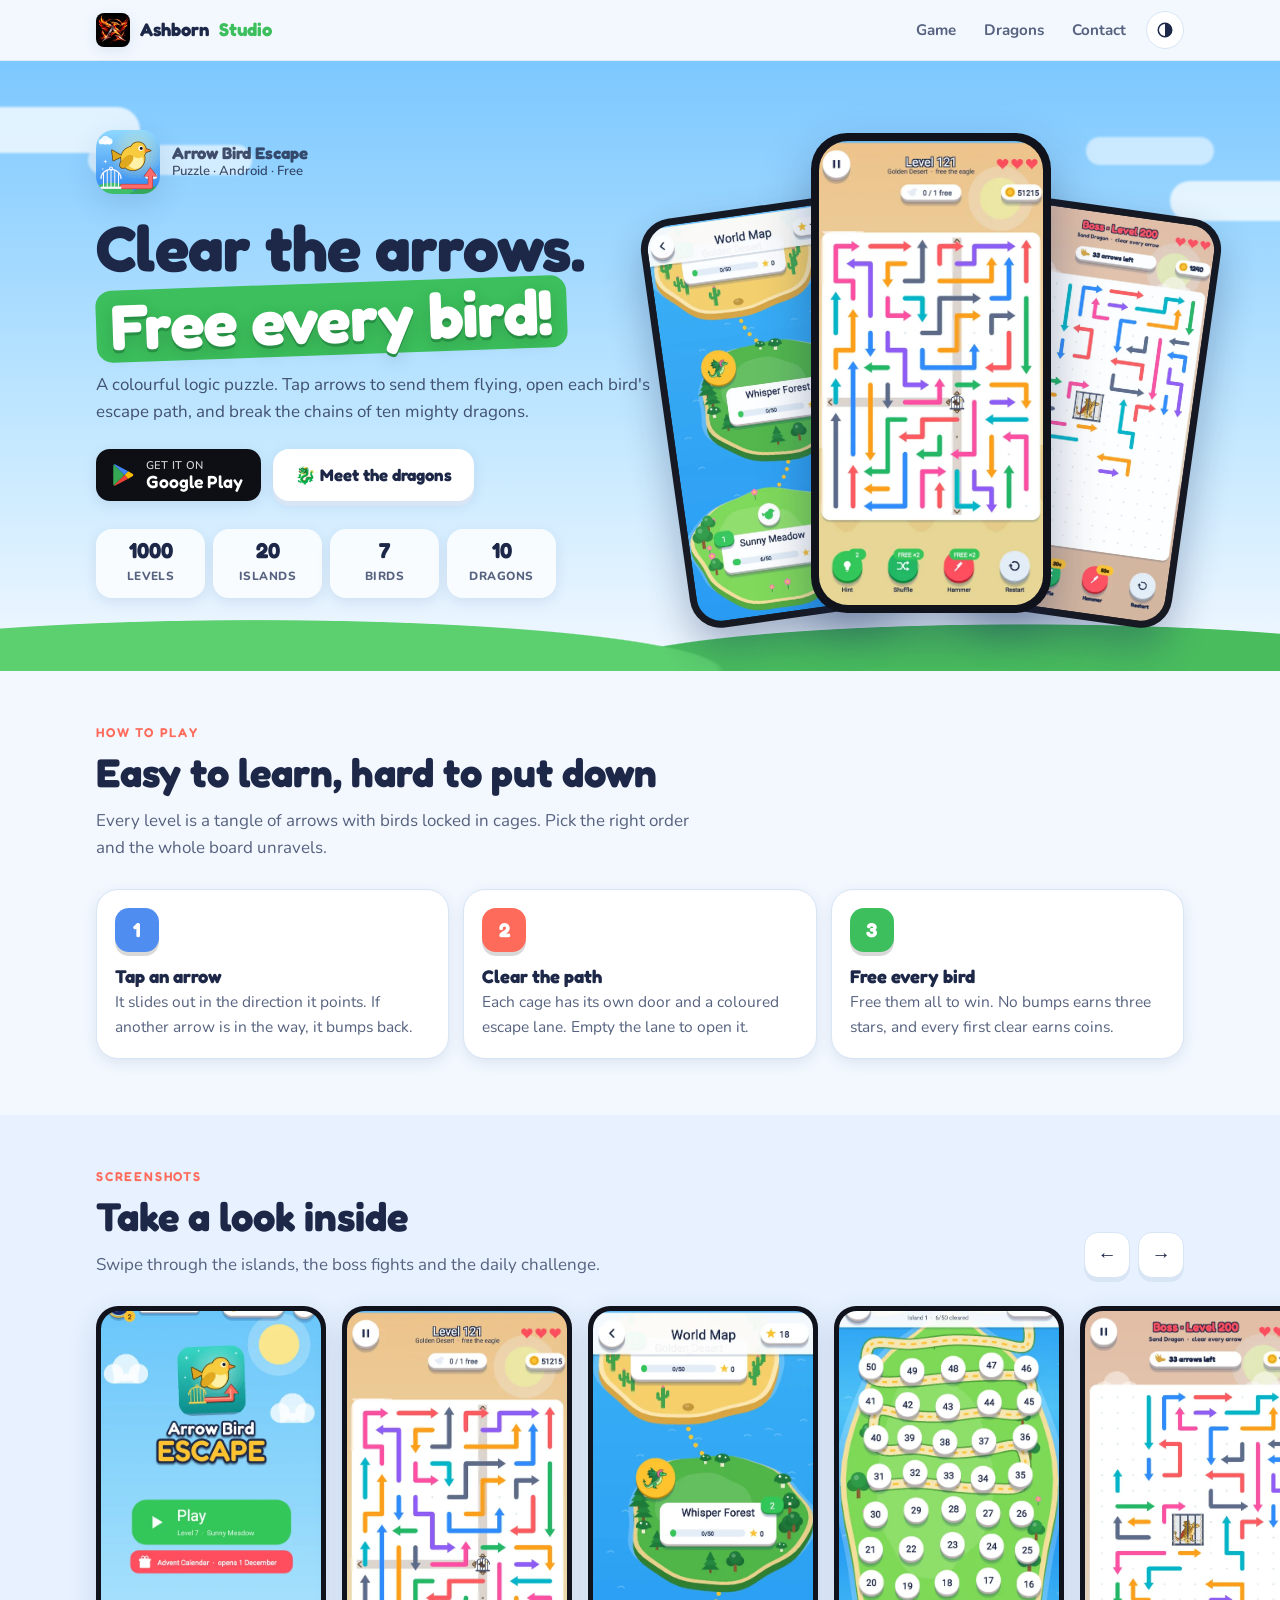
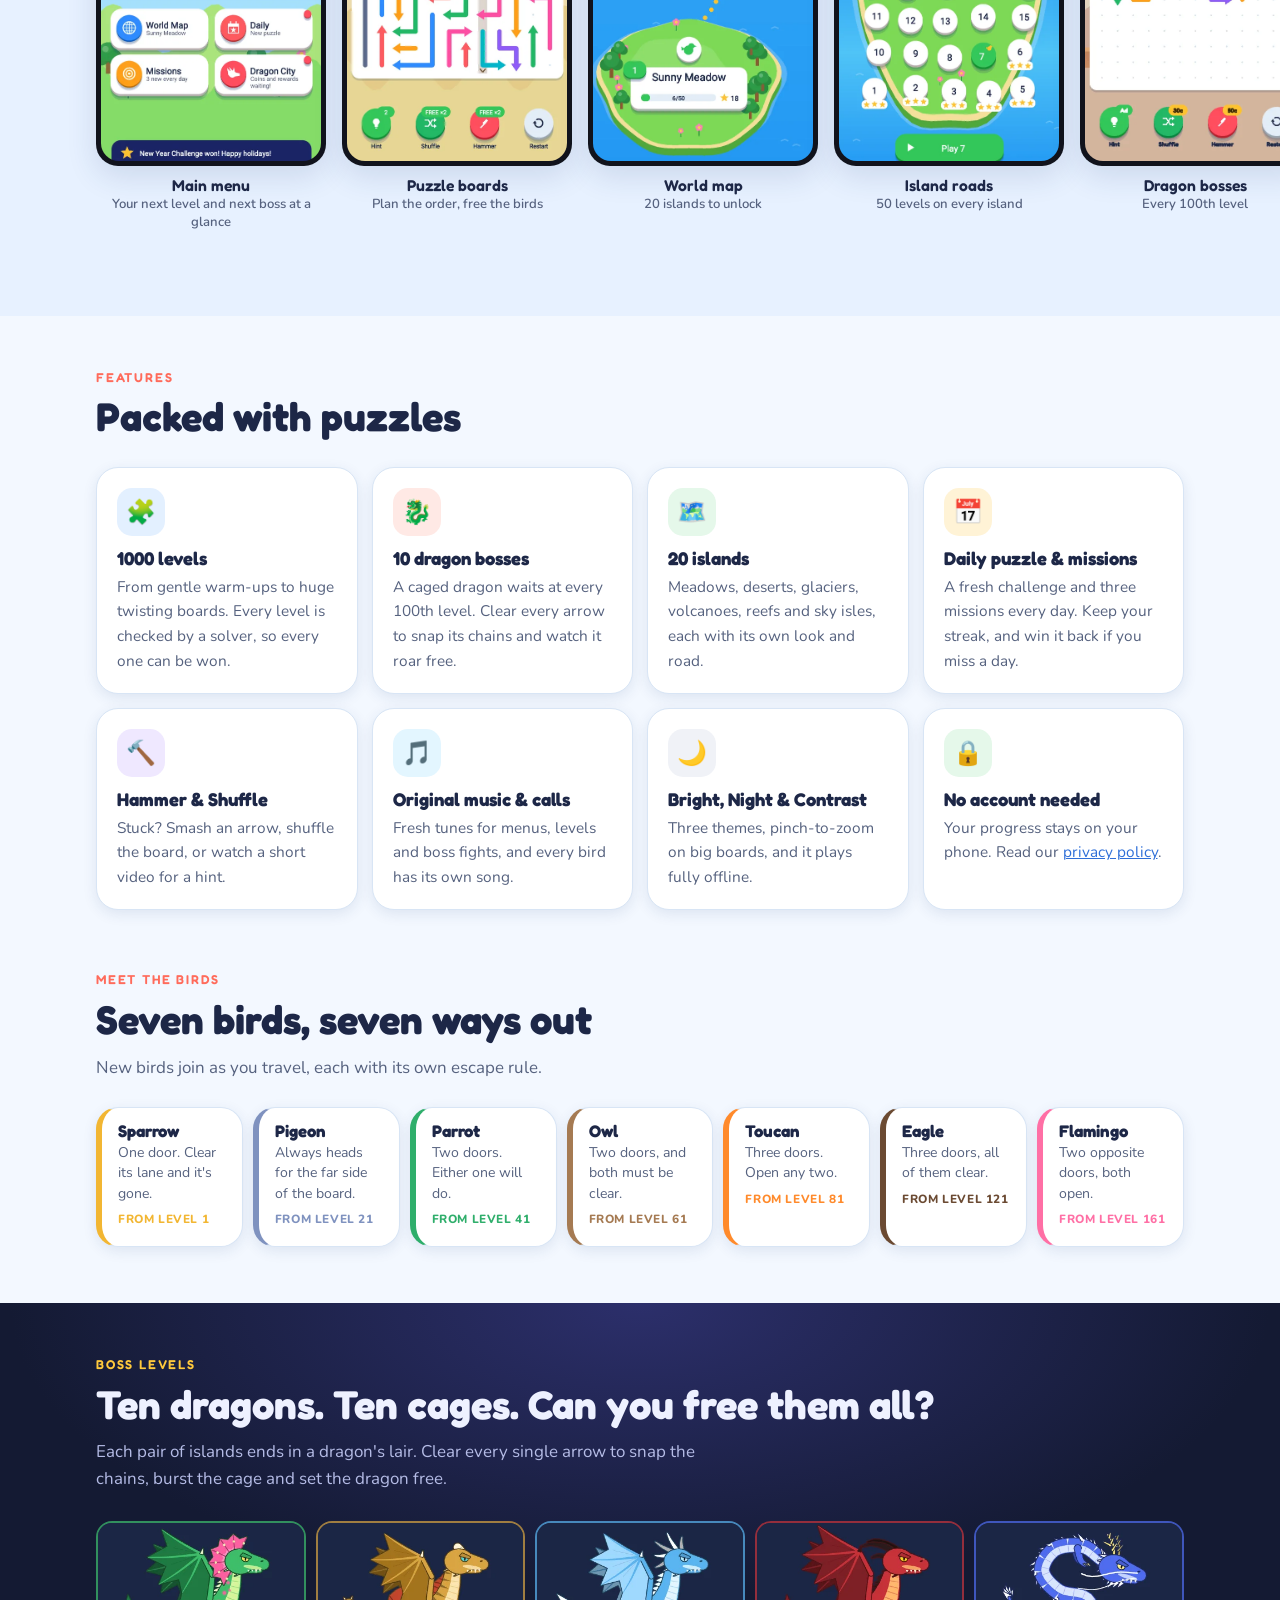
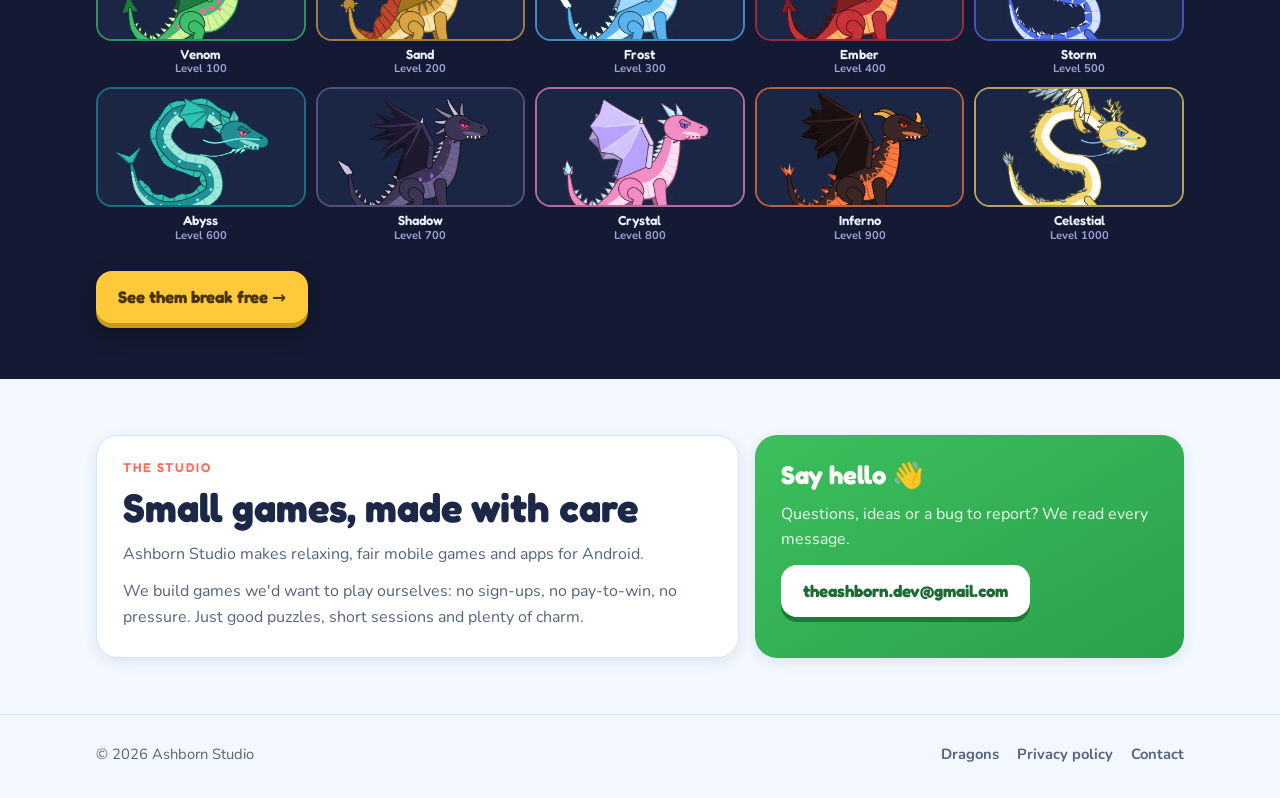
==== commit b4eb5379: "Fresh Arrow Bird Escape screenshots from the 1.1 build Co-Authored-By: Claude Opus 5.5 <noreply@anth" ====
--- a/arrow-bird-escape/index.html
+++ b/arrow-bird-escape/index.html
@@ -229,15 +229,15 @@
       <div class="arrows"><button type="button" data-dir="-1" aria-label="Previous screenshots">←</button><button type="button" data-dir="1" aria-label="Next screenshots">→</button></div>
     </div>
     <div class="rail" id="rail" tabindex="0" aria-label="Screenshots, scroll sideways">
-      <figure class="shot"><div class="frame"><img src="shots/menu.webp" alt="Main menu with Play button, World Map, Daily, Missions and Dragon Lair" width="540" height="1080" loading="lazy"></div><figcaption>Main menu<span>Your next level and next boss at a glance</span></figcaption></figure>
-      <figure class="shot"><div class="frame"><img src="shots/level.webp" alt="A level with two caged birds and many coloured arrows" width="540" height="1080" loading="lazy"></div><figcaption>Puzzle boards<span>Plan the order, free the birds</span></figcaption></figure>
+      <figure class="shot"><div class="frame"><img src="shots/menu.webp" alt="Main menu with Play button, World Map, Daily, Missions and Dragon City" width="540" height="1080" loading="lazy"></div><figcaption>Main menu<span>Your next level and next boss at a glance</span></figcaption></figure>
+      <figure class="shot"><div class="frame"><img src="shots/level.webp" alt="A big puzzle board with a caged eagle and many coloured arrows" width="540" height="1080" loading="lazy"></div><figcaption>Puzzle boards<span>Plan the order, free the birds</span></figcaption></figure>
       <figure class="shot"><div class="frame"><img src="shots/world-map.webp" alt="World map with islands connected by a dotted route" width="540" height="1080" loading="lazy"></div><figcaption>World map<span>20 islands to unlock</span></figcaption></figure>
-      <figure class="shot"><div class="frame"><img src="shots/island.webp" alt="Golden Desert island with a winding road of 50 levels" width="540" height="1080" loading="lazy"></div><figcaption>Island roads<span>50 levels on every island</span></figcaption></figure>
+      <figure class="shot"><div class="frame"><img src="shots/island.webp" alt="Sunny Meadow island with a winding road of 50 levels" width="540" height="1080" loading="lazy"></div><figcaption>Island roads<span>50 levels on every island</span></figcaption></figure>
       <figure class="shot"><div class="frame"><img src="shots/boss.webp" alt="Boss level 200 with the Sand Dragon caged in the centre" width="540" height="1080" loading="lazy"></div><figcaption>Dragon bosses<span>Every 100th level</span></figcaption></figure>
       <figure class="shot"><div class="frame"><img src="shots/dragon-win.webp" alt="Dragon freed: three stars and coin reward" width="540" height="1080" loading="lazy"></div><figcaption>Dragon freed!<span>Big rewards for big wins</span></figcaption></figure>
       <figure class="shot"><div class="frame"><img src="shots/lair.webp" alt="Dragon Lair collection with two dragons freed" width="540" height="1080" loading="lazy"></div><figcaption>Dragon Lair<span>Collect all ten</span></figcaption></figure>
       <figure class="shot"><div class="frame"><img src="shots/missions.webp" alt="Daily missions with coin rewards" width="540" height="1080" loading="lazy"></div><figcaption>Daily missions<span>Three new goals every day</span></figcaption></figure>
-      <figure class="shot"><div class="frame"><img src="shots/daily.webp" alt="Daily challenge calendar with streak" width="540" height="1080" loading="lazy"></div><figcaption>Daily challenge<span>Same puzzle for everyone</span></figcaption></figure>
+      <figure class="shot"><div class="frame"><img src="shots/daily.webp" alt="Daily challenge calendar with streak" width="540" height="1080" loading="lazy"></div><figcaption>Daily challenge<span>A new puzzle every day</span></figcaption></figure>
       <figure class="shot"><div class="frame"><img src="shots/night.webp" alt="A level in the Night theme" width="540" height="1080" loading="lazy"></div><figcaption>Night theme<span>Easy on the eyes</span></figcaption></figure>
     </div>
   </section>
